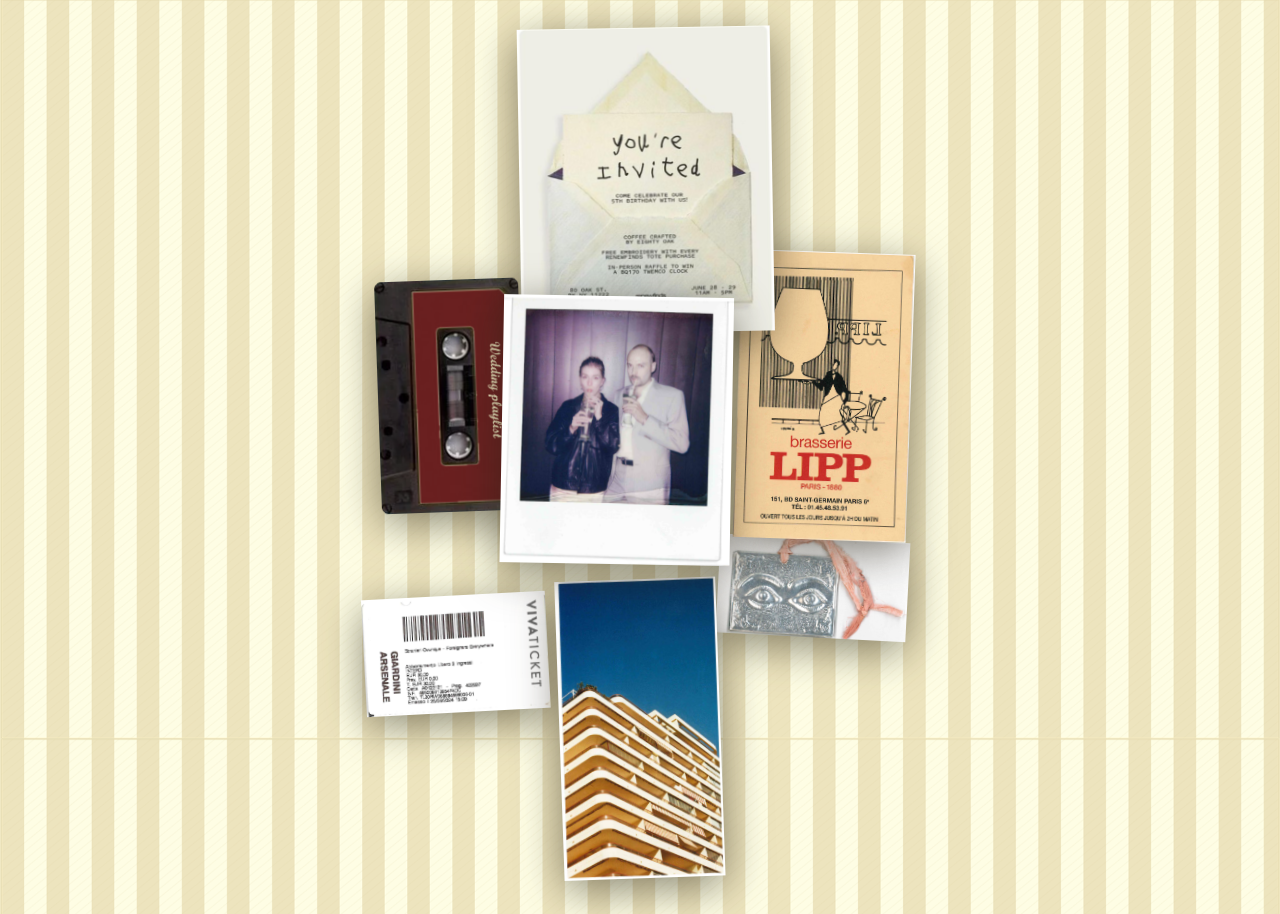
==== index.html @ 3402d901 "Copy edits: proofread info cards, remove kids-note, set title - Fix spelling/grammar across travel, " ====
<!DOCTYPE html>
<html lang="de">
<head>
<meta charset="UTF-8">
<meta name="viewport" content="width=device-width, initial-scale=1.0">
<title>Josi &amp; Philipp — Bryllup</title>
<link rel="preconnect" href="https://fonts.googleapis.com">
<link href="https://fonts.googleapis.com/css2?family=Special+Elite&family=Caveat:wght@500;700&family=Cormorant+Garamond:ital,wght@0,400;0,500;0,600;1,400&display=swap" rel="stylesheet">
<link rel="stylesheet" href="style.css">
</head>
<body>

<main class="board" id="board">

  <!-- Umschlag „you're invited" -> oeffnet das RSVP-Formular als Pop-up -->
  <button class="item item--envelope" style="--x:51%; --y:20%; --rot:-1deg; --z:6;"
          data-open="rsvp" aria-haspopup="dialog">
    <img src="images/envelope.png" alt="Einladung - hier antworten">
  </button>

  <!-- Kassette „wedding playlist" -> Link zur Playlist -->
  <a class="item item--cassette" style="--x:17%; --y:46%; --rot:-2deg; --z:3;"
     href="https://open.spotify.com/playlist/1BfauCCBEuvNoPWJjcM9NI?si=3hm-3K9NQLK1VwX0_M549g&amp;utm_source=copy-link&amp;pi=BdQbbfFJRHais" target="_blank" rel="noopener">
    <img src="images/cassette.png" alt="Zur Hochzeits-Playlist">
  </a>

  <!-- Polaroid -> Wir / Willkommen -->
  <button class="item item--polaroid" style="--x:46%; --y:50%; --rot:1deg; --z:7;"
          data-open="us" aria-haspopup="dialog">
    <img src="images/polaroid.png" alt="Welcome">
  </button>

  <!-- LIPP-Flyer -> Zeremonie & Dinner -->
  <button class="item item--lipp" style="--x:82%; --y:46%; --rot:2deg; --z:4;"
          data-open="ceremony" aria-haspopup="dialog">
    <img src="images/lipp.png" alt="Zeremonie und Dinner">
  </button>

  <!-- Gebaeude -> Unterkuenfte -->
  <button class="item item--building" style="--x:50%; --y:86%; --rot:-2deg; --z:2;"
          data-open="stay" aria-haspopup="dialog">
    <img src="images/building.png" alt="Unterkuenfte">
  </button>

  <!-- Play/Pause -> "Trolltog (March of the Trolls)" von Edvard Grieg -->
  <button class="item item--troll" style="--x:100%; --y:101%; --rot:0deg; --z:5;"
          id="troll-audio-btn" aria-pressed="false" aria-label="Musik abspielen: March of the Trolls">
    <svg class="icon-play" viewBox="0 0 24 24" aria-hidden="true"><path d="M8 5v14l11-7z"/></svg>
    <svg class="icon-pause" viewBox="0 0 24 24" aria-hidden="true" hidden><path d="M6 5h4v14H6zM14 5h4v14h-4z"/></svg>
  </button>
  <audio id="troll-audio" src="audio/march-of-the-trolls.mp3" preload="none"></audio>

  <!-- Silber-Dose -> Gifts & Presents -->
  <button class="item item--eyes" style="--x:80%; --y:69%; --rot:3deg; --z:1;"
          data-open="afterparty" aria-haspopup="dialog">
    <img src="images/eyes.png" alt="Gifts & Presents">
  </button>

  <!-- Ticket -> Anreise -->
  <button class="item item--ticket" style="--x:18%; --y:77%; --rot:-3deg; --z:1;"
          data-open="travel" aria-haspopup="dialog">
    <img src="images/ticket.png" alt="Directions">
  </button>

</main>

<!-- ---------- INFO-MODAL (olivgruen, halbtransparent) ---------- -->
<div class="modal-overlay" id="info-overlay" hidden>
  <div class="modal-panel modal-panel--info" role="dialog" aria-modal="true">
    <button class="modal-close" data-close aria-label="Schliessen">&times;</button>
    <span class="modal-stamp" id="info-stamp"></span>
    <div class="modal-body" id="info-body"></div>
  </div>
</div>

<!-- ---------- RSVP-MODAL (Pop-up nach Klick auf den Umschlag) ---------- -->
<div class="modal-overlay" id="rsvp-overlay" hidden>
  <div class="modal-panel modal-panel--rsvp" role="dialog" aria-modal="true" aria-label="RSVP form">
    <button class="modal-close" data-close aria-label="Close">&times;</button>
    <form class="postcard" id="rsvp-form">
      <div class="postcard-header">
        <span class="postcard-title">RSVP</span>
        <span class="postcard-stamp">&#9993;</span>
      </div>

      <fieldset class="attend-toggle">
        <legend>Will you be joining us?</legend>
        <label class="radio-pill">
          <input type="radio" name="attending" value="yes" checked required>
          <span>Yes, I will come!</span>
        </label>
        <label class="radio-pill">
          <input type="radio" name="attending" value="no">
          <span>Unfortunately, I can't make it</span>
        </label>
      </fieldset>

      <div class="field-grid">
        <label class="field">
          <span>First name</span>
          <input type="text" name="firstName" required placeholder="First name">
        </label>
        <label class="field">
          <span>Surname</span>
          <input type="text" name="lastName" required placeholder="Surname">
        </label>
        <label class="field field-wide">
          <span>Email address</span>
          <input type="email" name="email" required placeholder="you@example.com">
        </label>
      </div>

      <div class="field-grid" id="rsvp-details">
        <label class="field">
          <span>Dietary preference</span>
          <select name="food" required>
            <option value="" disabled selected>Choose one</option>
            <option value="everything">I eat everything</option>
            <option value="vegetarian">Vegetarian</option>
            <option value="vegan">Vegan</option>
          </select>
        </label>
        <label class="field">
          <span>Allergies / notes</span>
          <input type="text" name="foodNotes" placeholder="optional">
        </label>
        <fieldset class="attend-toggle field-wide">
          <legend>I will join for the:</legend>
          <label class="radio-pill">
            <input type="checkbox" name="events" value="rehearsal-dinner">
            <span>Rehearsal Dinner (02.07.)</span>
          </label>
          <label class="radio-pill">
            <input type="checkbox" name="events" value="wedding-dinner">
            <span>Wedding Dinner (03.07.)</span>
          </label>
          <label class="radio-pill">
            <input type="checkbox" name="events" value="sunday-picnic">
            <span>Sunday Picnic (04.07.)</span>
          </label>
        </fieldset>

        <fieldset class="attend-toggle field-wide">
          <legend>I will bring a car:</legend>
          <label class="radio-pill">
            <input type="radio" name="car" value="yes">
            <span>Yes</span>
          </label>
          <label class="radio-pill">
            <input type="radio" name="car" value="no">
            <span>No</span>
          </label>
        </fieldset>
      </div>

      <label class="field">
        <span>Message to us</span>
        <textarea name="message" rows="3" placeholder="Anything else you'd like to tell us?"></textarea>
      </label>

      <button type="submit" class="postcard-submit">Send RSVP</button>
      <p class="form-status" id="form-status" role="status"></p>
    </form>
  </div>
</div>

<!-- Inhalte fuer die Info-Modals -->
<template id="content-us">
  <h3>Hello there :)</h3>
  <p>You will find all the information around the wedding on this website - just click on the cards.</p>
  <p style="margin-top:.6em;">More information will follow.</p>
  <p style="margin-top:.6em;">And make sure to fill out the RSVP.</p>
</template>
<template id="content-travel">
  <h3>How to get there</h3>

  <h3>By train</h3>
  <p>Røros has a train station - you can reach it from <a class="pill-link" href="https://maps.app.goo.gl/bZhLhcpCuGEvcPis5" target="_blank" rel="noopener">Oslo train station <svg class="icon-arrow" viewBox="0 0 24 24" aria-hidden="true" focusable="false"><path d="M7 17L17 7M9 7h8v8" fill="none" stroke="currentColor" stroke-width="2.4" stroke-linecap="round" stroke-linejoin="round"/></svg></a> or <a class="pill-link" href="https://maps.app.goo.gl/tkhj47NVG5HbTFRn8" target="_blank" rel="noopener">Oslo airport (Gardermoen) <svg class="icon-arrow" viewBox="0 0 24 24" aria-hidden="true" focusable="false"><path d="M7 17L17 7M9 7h8v8" fill="none" stroke="currentColor" stroke-width="2.4" stroke-linecap="round" stroke-linejoin="round"/></svg></a>.</p>
  <p style="margin-top:.6em;">For people traveling from Dresden, Berlin or Hamburg, there is a daily <a class="pill-link" href="https://www.snalltaget.se/de/zug-nach-oslo?gad_source=1&amp;gad_campaignid=15389243990&amp;gclid=CjwKCAjwiL7VBhA-EiwAhZi9ENWJPPvnT0s3mH-bt6wTfJD-Q-hczcBGT3C2BLc07eL9yTljftvKeRoCkE4QAvD_BwE" target="_blank" rel="noopener">night train <svg class="icon-arrow" viewBox="0 0 24 24" aria-hidden="true" focusable="false"><path d="M7 17L17 7M9 7h8v8" fill="none" stroke="currentColor" stroke-width="2.4" stroke-linecap="round" stroke-linejoin="round"/></svg></a> to Göteborg with a scheduled connection to Oslo.</p>

  <h3>By plane</h3>
  <p>Røros has an airport - you can reach it from Oslo airport. DAT has up to two connections per day: <a class="pill-link" href="https://book.dat.dk/" target="_blank" rel="noopener">book.dat.dk <svg class="icon-arrow" viewBox="0 0 24 24" aria-hidden="true" focusable="false"><path d="M7 17L17 7M9 7h8v8" fill="none" stroke="currentColor" stroke-width="2.4" stroke-linecap="round" stroke-linejoin="round"/></svg></a> (not yet available for July) - around 40-50€</p>
  <p style="margin-top:.6em;">or fly to Trondheim and then take the <a class="pill-link" href="https://maps.app.goo.gl/zGrzTHEcDqHCahzZA" target="_blank" rel="noopener">bus/train <svg class="icon-arrow" viewBox="0 0 24 24" aria-hidden="true" focusable="false"><path d="M7 17L17 7M9 7h8v8" fill="none" stroke="currentColor" stroke-width="2.4" stroke-linecap="round" stroke-linejoin="round"/></svg></a> - we have never tried this option though</p>

  <h3>By car from Germany</h3>
  <p>In the past, we took the car and the ferry from Hirtshals to Kristiansand - very beautiful - reach out if you need a place to sleep on the way, e.g. in Oslo.</p>
  <p class="small">Other options: Ferry from Kiel or the Øresund bridge.</p>
</template>
<template id="content-ceremony">
  <h3>02.07.2027</h3>
  <div class="schedule-item">
    <p class="event-time">18:00 - Rehearsal Dinner</p>
    <p class="event-location">Location: TBD - Røros</p>
  </div>

  <h3>03.07.2027</h3>
  <div class="schedule-item">
    <p class="event-time">13:00 - Wedding</p>
    <p class="event-location">Location: <a class="pill-link" href="https://www.google.com/maps/place/Kirche+von+R%C3%B8ros/@62.5773112,11.3877784,291m/data=!3m2!1e3!4b1!4m6!3m5!1s0x466c64dd68ec4e9f:0xadd73865b478598!8m2!3d62.5773112!4d11.3877784!16s%2Fm%2F0gg9wrt?entry=ttu&amp;g_ep=EgoyMDI2MDkxNi4wIKXMDSoASAFQAw%3D%3D" target="_blank" rel="noopener">Kjerkgata 39, 7374 Røros, Norwegen <svg class="icon-arrow" viewBox="0 0 24 24" aria-hidden="true" focusable="false"><path d="M7 17L17 7M9 7h8v8" fill="none" stroke="currentColor" stroke-width="2.4" stroke-linecap="round" stroke-linejoin="round"/></svg></a></p>
    <p class="small">Shuttles will be provided if you don't have a car.</p>
  </div>

  <div class="schedule-item">
    <p class="event-time">16:00 - Dinner &amp; Party</p>
    <p class="event-location">Location: <a class="pill-link" href="https://maps.app.goo.gl/pq7tRZ9vjoYTMdp97" target="_blank" rel="noopener">Skjevdalen <svg class="icon-arrow" viewBox="0 0 24 24" aria-hidden="true" focusable="false"><path d="M7 17L17 7M9 7h8v8" fill="none" stroke="currentColor" stroke-width="2.4" stroke-linecap="round" stroke-linejoin="round"/></svg></a></p>
    <p class="small">Several shuttles will be provided to accommodations - around 30 spots available at the venue in shared rooms.</p>
  </div>

  <h3>04.07.2027</h3>
  <div class="schedule-item">
    <p class="event-time">13:00 - Picnic</p>
    <p class="event-location">Location: <a class="pill-link" href="https://maps.app.goo.gl/a4jyg9QZnLjwHY218" target="_blank" rel="noopener">Åslia <svg class="icon-arrow" viewBox="0 0 24 24" aria-hidden="true" focusable="false"><path d="M7 17L17 7M9 7h8v8" fill="none" stroke="currentColor" stroke-width="2.4" stroke-linecap="round" stroke-linejoin="round"/></svg></a></p>
  </div>

  <p class="event-location" style="margin-top:1.3em;">All locations in one map:<br><a class="pill-link" href="https://www.google.com/maps/d/u/0/edit?mid=1gJ29C2fopfUNNOS9-3gITzQrvzaF4TE&amp;usp=sharing" target="_blank" rel="noopener">Open map <svg class="icon-arrow" viewBox="0 0 24 24" aria-hidden="true" focusable="false"><path d="M7 17L17 7M9 7h8v8" fill="none" stroke="currentColor" stroke-width="2.4" stroke-linecap="round" stroke-linejoin="round"/></svg></a></p>
</template>
<template id="content-stay">
  <h3>At the venue - Skjevdalen</h3>
  <ul>
    <li>There are 30 spots in shared rooms - please reach out if you are interested.</li>
    <li>You can also camp or park your van there.</li>
  </ul>

  <h3>Huts</h3>
  <p>There are several huts in the area. We recommend coordinating and booking them in groups. You can find them on <a class="pill-link" href="https://www.airbnb.de/s/Roros--R%C3%B8ros--Norwegen/homes?refinement_paths%5B%5D=%2Fhomes&amp;place_id=ChIJO4MWCt1kbEYRqx0BCZWD67E&amp;location_bb=QnpM5EE2K7hCekogQTYgqw%3D%3D&amp;acp_id=t-g-ChIJO4MWCt1kbEYRqx0BCZWD67E&amp;date_picker_type=calendar&amp;checkin=2027-07-01&amp;checkout=2027-07-05&amp;search_type=autocomplete_click" target="_blank" rel="noopener">AirBnB <svg class="icon-arrow" viewBox="0 0 24 24" aria-hidden="true" focusable="false"><path d="M7 17L17 7M9 7h8v8" fill="none" stroke="currentColor" stroke-width="2.4" stroke-linecap="round" stroke-linejoin="round"/></svg></a> or on the Norwegian site <a class="pill-link" href="https://www.finn.no/reise/feriehus-hytteutleie/resultat/?lat_sw=62.10268&amp;lng_sw=10.599694&amp;lat_ne=62.721755&amp;lng_ne=12.342798&amp;nrFUSAds=2&amp;country=Norge&amp;city=R%C3%B8ros&amp;no_of_bedrooms_from=0&amp;no_of_beds_from=0&amp;booking_from=2027-07-01&amp;booking_to=2027-07-05" target="_blank" rel="noopener">Finn.no <svg class="icon-arrow" viewBox="0 0 24 24" aria-hidden="true" focusable="false"><path d="M7 17L17 7M9 7h8v8" fill="none" stroke="currentColor" stroke-width="2.4" stroke-linecap="round" stroke-linejoin="round"/></svg></a>.</p>

  <h3>Hotels</h3>
  <p>Most hotels are located directly in <a class="pill-link" href="https://www.booking.com/searchresults.de.html?ss=R%C3%B8ros&amp;ssne=R%C3%B8ros&amp;ssne_untouched=R%C3%B8ros&amp;efdco=1&amp;label=roros-v_uaFP7gs8oSq75_Vb1dFAS438072720361%3Apl%3Ata%3Ap1%3Ap2%3Aac%3Aap%3Aneg%3Afi%3Atikwd-350717157323%3Alp9043095%3Ali%3Adec%3Adm%3Appccp%3DUmFuZG9tSVYkc2RlIyh9YcLgEXIAJSu2xZLVMoesqNk&amp;aid=1610679&amp;lang=de&amp;sb=1&amp;src_elem=sb&amp;src=city&amp;dest_id=-276049&amp;dest_type=city&amp;checkin=2027-07-01&amp;checkout=2027-07-05&amp;group_adults=2&amp;no_rooms=1&amp;group_children=0&amp;sb_lp=1" target="_blank" rel="noopener">Røros <svg class="icon-arrow" viewBox="0 0 24 24" aria-hidden="true" focusable="false"><path d="M7 17L17 7M9 7h8v8" fill="none" stroke="currentColor" stroke-width="2.4" stroke-linecap="round" stroke-linejoin="round"/></svg></a>.</p>
</template>
<template id="content-afterparty">
  <h3>Please just come</h3>
  <p>We know it is a lot to come to Norway for the wedding. This is the best gift already!</p>
  <p style="margin-top:.6em;">If someone needs financial support to afford the trip, please reach out to us and we will find a way.</p>
  <p style="margin-top:.6em;">Anyone who still wants to give something: we'd put it toward that support fund, so everyone can be there.</p>
  <p class="small" style="margin-top:.9em;">PS: we might contact you though to bring some drinks to Norway :)</p>
</template>

<script src="script.js"></script>
</body>
</html>
---- style.css ----
:root{
  --off-yellow: #fefde4;
  --olive: #69830c;
  --olive-dark: #4f6209;
  --maroon: #6d2121;
  --slate: #5f687a;
  --slate-dark: #454d5c;
  --ink: #2c2a1e;
  --radius: 3px;
  --shadow: 0 8px 20px rgba(40,35,20,.28);
}

*{ box-sizing:border-box; }
html,body{ margin:0; width:100%; }
html{
  /* Hintergrund aus der PPTX (gestreiftes Papier) - auf <html>, damit es
     garantiert die volle Viewport-Breite abdeckt (kein background-attachment:fixed,
     das ist auf mobilen Browsern unzuverlaessig) */
  background-color:#f3ecc9;
  background-image:url('images/bg-stripes.png');
  background-size:100% auto;
  background-repeat:repeat-y;
  min-height:100%;
}
body{
  font-family:'Cormorant Garamond', serif;
  color:var(--ink);
  min-height:100vh;
}

/* ---------- BOARD ---------- */
/* Portrait-Flaeche im Seitenverhaeltnis der PPTX (A4), zentriert */
.board{
  position:relative;
  /* moeglichst gross: durch die Hoehe begrenzt (fast volle Viewport-Hoehe),
     sonst durch die Breite. Haelt das A4-Hochformat der Vorlage. */
  width:min(97vw, 64vh);
  aspect-ratio: 6858 / 9906;
  margin:1.5vh auto 5vh;
}

.item{
  position:absolute;
  left:var(--x, 50%);
  top:var(--y, 50%);
  z-index:var(--z, 1);
  transform: translate(-50%,-50%);
  border:none;
  background:none;
  padding:0;
  cursor:pointer;
  line-height:0;
}
/* Rotation UND drop-shadow-Filter bewusst auf demselben Element (img), nicht
   auf Eltern-/Kind-Element aufgeteilt: iOS Safari rendert bei einem
   filter:drop-shadow() auf einem Kind eines rotierten Vorfahren faelschlich
   eine rechteckige Box statt der Bildkontur nachzuzeichnen. */
.item img{
  width:100%;
  height:auto;
  display:block;
  transform: rotate(var(--rot, 0deg));
  filter: drop-shadow(0 10px 22px rgba(40,35,20,.55));
  transition: transform .25s ease, filter .25s ease;
}
.item:hover, .item:focus-visible{
  z-index:20;
  outline:none;
}
.item:hover img, .item:focus-visible img{
  transform: rotate(var(--rot, 0deg)) scale(1.05);
  filter: drop-shadow(0 14px 26px rgba(40,35,20,.45));
}

/* Groessen der einzelnen Objekte (% der Board-Breite) */
.item--envelope { width:44%; }
.item--cassette { width:25%; }
.item--polaroid { width:40%; }
.item--lipp     { width:30%; }
.item--building { width:28%; }
.item--eyes     { width:33%; }
.item--ticket   { width:32%; }
.item--troll{
  width:9%;
  aspect-ratio:1/1;
  border-radius:50%;
  background:var(--slate);
  display:none; /* erstmal ausgeblendet - fuer display:flex zurueck einkommentieren */
  align-items:center; justify-content:center;
  box-shadow:0 8px 16px rgba(40,35,20,.4);
  transition: background .2s, transform .25s ease;
}
.item--troll svg{ width:52%; height:52%; fill:var(--off-yellow); }
.item--troll svg[hidden]{ display:none; }
.item--troll:hover, .item--troll:focus-visible{ background:var(--slate-dark); }
.item--troll.is-playing{ background:var(--slate-dark); }

.item-hint{
  position:absolute;
  left:50%; bottom:-1.4em;
  transform:translateX(-50%);
  font-family:'Caveat', cursive;
  font-size:1rem;
  line-height:1.1;
  white-space:nowrap;
  color:var(--maroon);
  opacity:0;
  transition:opacity .2s;
  pointer-events:none;
}
.item:hover .item-hint, .item:focus-visible .item-hint{ opacity:.9; }

/* Ersetzt den Unicode-Pfeil (&#8599;), der in Caveat/Special Elite fehlt und
   deshalb je nach Geraet (iOS-Systemfont) anders aussieht, durch ein SVG,
   damit die Kontur ueberall identisch ist. */
.icon-arrow{
  width:.85em; height:.85em;
  vertical-align:-.05em;
  margin-left:.15em;
}

/* ---------- MODALS ---------- */
.modal-overlay{
  position:fixed; inset:0;
  background: rgba(30,28,15,.45);
  display:flex; align-items:center; justify-content:center;
  padding:1.2em;
  z-index:100;
}
.modal-overlay[hidden]{ display:none; }

.modal-panel{
  position:relative;
  border-radius:var(--radius);
  box-shadow: 0 20px 48px rgba(0,0,0,.4);
  animation: modal-in .25s cubic-bezier(.6,.1,.3,1);
  max-height:86vh;
  overflow-y:auto;
}
@keyframes modal-in{
  from{ opacity:0; transform: scale(.94); }
  to{ opacity:1; transform: scale(1); }
}

.modal-close{
  position:absolute; top:.5em; right:.6em;
  width:2em; height:2em;
  border:none; border-radius:50%;
  background: rgba(0,0,0,.12);
  color:inherit;
  font-size:1.3rem; line-height:1;
  cursor:pointer;
  z-index:2;
}
.modal-close:hover{ background: rgba(0,0,0,.22); }

/* Info-Modal: olivgruen, halbtransparent, Hintergrund bleibt sichtbar */
.modal-panel--info{
  width:min(92vw, 460px);
  background: rgba(69, 77, 92, 0.88);
  backdrop-filter: blur(3px);
  color: var(--off-yellow);
  padding: 2.2em 1.6em 1.6em;
  display:flex; flex-direction:column; gap:.5em;
}
.modal-panel--info .modal-close{ color:var(--off-yellow); background:rgba(254,253,228,.18); }
.modal-panel--info .modal-close:hover{ background:rgba(254,253,228,.3); }
.modal-stamp{
  align-self:flex-start;
  font-family:'Special Elite', monospace;
  font-size:.65rem;
  letter-spacing:.08em;
  text-transform:uppercase;
  border:1px solid var(--off-yellow);
  border-radius:20px;
  padding:.25em .7em;
  transform:rotate(-3deg);
  margin-bottom:.3em;
}
.modal-body h3{ margin:1.3em 0 .3em; font-size:1.2rem; color:var(--off-yellow); }
.modal-body h3:first-child{ margin-top:.2em; }
.modal-body p{ margin:0; font-size:1rem; line-height:1.4; }
.modal-body p.small{ font-size:.85rem; opacity:.82; }
.modal-body ul{ margin:0; padding-left:1.2em; font-size:1rem; line-height:1.4; }
.modal-body li{ margin:.2em 0; }
.schedule-item{ display:flex; flex-direction:column; gap:.15em; }
.schedule-item + .schedule-item{ margin-top:1.3em; }
.modal-body .event-time{ font-weight:600; font-size:1.05rem; }
.modal-body .event-location{ font-size:.9rem; opacity:.82; }
.pill-link{
  font-family:'Cormorant Garamond', serif;
  font-size:.9rem;
  font-weight:600;
  color:var(--off-yellow);
  text-decoration:none;
  border-bottom:1px solid var(--off-yellow);
}

/* RSVP-Modal: Postkarte */
.modal-panel--rsvp{
  width:min(94vw, 620px);
  background:var(--off-yellow);
  padding: clamp(1.3em, 4vw, 2.2em);
}
.postcard-header{
  display:flex; justify-content:space-between; align-items:baseline;
  border-bottom:1px dashed rgba(0,0,0,.28);
  padding-bottom:.6em; margin-bottom:1.1em;
}
.postcard-title{
  font-family:'Special Elite', monospace;
  font-size:1rem; letter-spacing:.08em; text-transform:uppercase;
  color:var(--slate-dark);
}
.postcard-stamp{
  font-size:1.3rem; color:var(--maroon);
  border:2px dotted var(--maroon); padding:.1em .3em; transform:rotate(6deg);
}
.attend-toggle{
  border:none; padding:0; margin:0 0 1.2em;
  display:flex; gap:.7em; flex-wrap:wrap; align-items:center;
}
.attend-toggle legend{
  font-family:'Caveat', cursive; font-size:1.3rem; color:var(--maroon);
  margin-bottom:.4em; width:100%;
}
.radio-pill{
  display:flex; align-items:center; gap:.4em; font-size:.95rem;
  border:1px solid var(--slate-dark); border-radius:20px; padding:.4em .9em; cursor:pointer;
}
.radio-pill input{ accent-color: var(--olive); }

.field-grid{ display:grid; grid-template-columns:1fr 1fr; gap:.9em 1.1em; margin-bottom:1.2em; }
.field-wide{ grid-column:1 / -1; }
.field{ display:flex; flex-direction:column; gap:.3em; font-size:.85rem; color:var(--slate-dark); }
.field input, .field select, .field textarea{
  font-family:'Cormorant Garamond', serif; font-size:1rem; padding:.5em .6em;
  border:1px solid rgba(0,0,0,.25); border-radius:2px; background:#fffdf2; color:var(--ink);
}
.field textarea{ resize:vertical; }
.field-note{
  font-family:'Caveat', cursive; font-size:1.05rem; color:var(--maroon);
}

.postcard-submit{
  margin-top:1.4em; width:100%; padding:.8em;
  background:var(--olive); color:var(--off-yellow); border:none; border-radius:2px;
  font-family:'Special Elite', monospace; font-size:.9rem; letter-spacing:.05em; cursor:pointer;
  transition: background .2s;
}
.postcard-submit:hover{ background:var(--olive-dark); }
.form-status{
  text-align:center; font-family:'Caveat', cursive; font-size:1.15rem;
  color:var(--slate-dark); min-height:1.5em; margin:.6em 0 0;
}

/* ---------- MOBILE: Collage bleibt (Hochformat passt auf Handys) ---------- */
@media (max-width: 720px){
  .board{
    width:97vw;
    margin:1vh auto 4vh;
  }
  /* Hinweistexte auf dem Handy immer sichtbar, damit klar ist: antippbar */
  .item-hint{ opacity:.9; }
}

@media (prefers-reduced-motion: reduce){
  *{ transition-duration:.01ms !important; animation-duration:.01ms !important; }
}
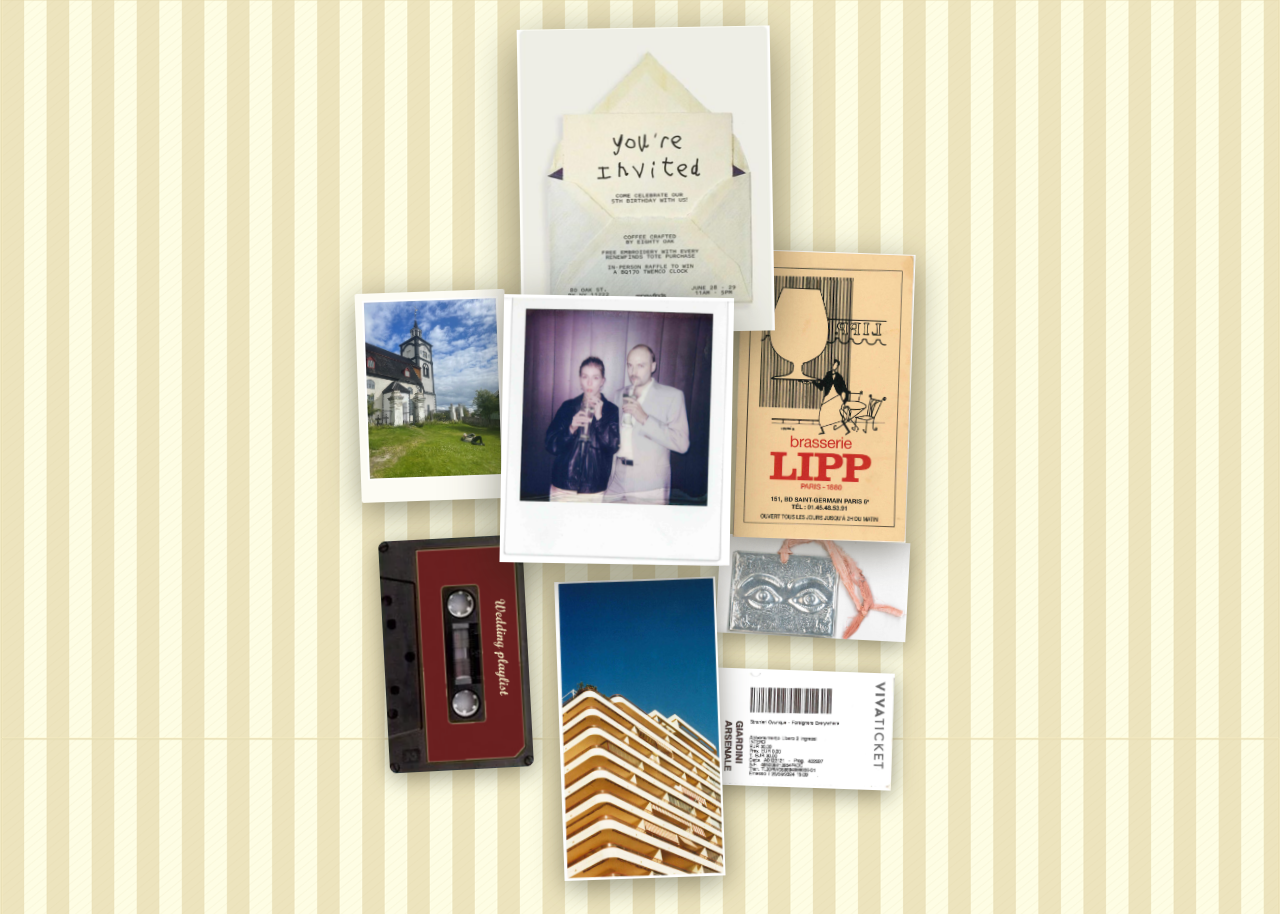
==== commit 855ede4a: "Add "About Røros" card, rearrange board items, deepen shadows Introduces a new photo item opening a " ====
--- a/index.html
+++ b/index.html
@@ -19,7 +19,7 @@
   </button>
 
   <!-- Kassette „wedding playlist" -> Link zur Playlist -->
-  <a class="item item--cassette" style="--x:17%; --y:46%; --rot:-2deg; --z:3;"
+  <a class="item item--cassette" style="--x:18%; --y:77%; --rot:-3deg; --z:1;"
      href="https://open.spotify.com/playlist/1BfauCCBEuvNoPWJjcM9NI?si=3hm-3K9NQLK1VwX0_M549g&amp;utm_source=copy-link&amp;pi=BdQbbfFJRHais" target="_blank" rel="noopener">
     <img src="images/cassette.png" alt="Zur Hochzeits-Playlist">
   </a>
@@ -56,8 +56,14 @@
     <img src="images/eyes.png" alt="Gifts & Presents">
   </button>
 
+  <!-- Foto -> About Røros -->
+  <button class="item item--roros" style="--x:14%; --y:46%; --rot:-2deg; --z:3;"
+          data-open="roros" aria-haspopup="dialog">
+    <img src="images/roros.jpg" alt="About Røros">
+  </button>
+
   <!-- Ticket -> Anreise -->
-  <button class="item item--ticket" style="--x:18%; --y:77%; --rot:-3deg; --z:1;"
+  <button class="item item--ticket" style="--x:78%; --y:86%; --rot:2deg; --z:1;"
           data-open="travel" aria-haspopup="dialog">
     <img src="images/ticket.png" alt="Directions">
   </button>
@@ -234,6 +240,12 @@
   <p style="margin-top:.6em;">Anyone who still wants to give something: we'd put it toward that support fund, so everyone can be there.</p>
   <p class="small" style="margin-top:.9em;">PS: we might contact you though to bring some drinks to Norway :)</p>
 </template>
+<template id="content-roros">
+  <h3>A little mountain town</h3>
+  <p>Røros is a former copper-mining town from the 1600s, and a UNESCO World Heritage site. It consists of many traditional wooden houses and the church (our church) up on the hill (Bergstadens Ziir), which you see on the picture.</p>
+  <p style="margin-top:.6em;">We will have a walk through the old town on Saturday, but it is very lovely to walk around, visit the mining museum (Smelthytta), and the market square with a couple of cafés and shops.</p>
+  <p style="margin-top:.6em;">If you have extra days, the surrounding area is great for hiking, fishing and bathing.</p>
+</template>
 
 <script src="script.js"></script>
 </body>
--- a/style.css
+++ b/style.css
@@ -55,12 +55,14 @@
    auf Eltern-/Kind-Element aufgeteilt: iOS Safari rendert bei einem
    filter:drop-shadow() auf einem Kind eines rotierten Vorfahren faelschlich
    eine rechteckige Box statt der Bildkontur nachzuzeichnen. */
+/* Schattentiefe folgt der Stapelebene (--z): weiter vorn = groesserer,
+   weicherer Schatten. Das gibt der Collage mehr Raeumlichkeit. */
 .item img{
   width:100%;
   height:auto;
   display:block;
   transform: rotate(var(--rot, 0deg));
-  filter: drop-shadow(0 10px 22px rgba(40,35,20,.55));
+  filter: drop-shadow(0 calc(var(--z, 1) * 1.6px + 4px) calc(var(--z, 1) * 2.6px + 9px) rgba(40,35,20,.5));
   transition: transform .25s ease, filter .25s ease;
 }
 .item:hover, .item:focus-visible{
@@ -80,6 +82,15 @@
 .item--building { width:28%; }
 .item--eyes     { width:33%; }
 .item--ticket   { width:32%; }
+.item--roros    { width:26%; }
+
+/* Das Roeros-Foto ist ein echtes Foto ohne eigene Kante - der Polaroid-Rahmen
+   laesst es wie die uebrigen Objekte auf dem Board liegen statt aufgeklebt wirken. */
+.item--roros img{
+  background:#fdfcf4;
+  padding:4.5% 4.5% 15%;
+  border-radius:2px;
+}
 .item--troll{
   width:9%;
   aspect-ratio:1/1;
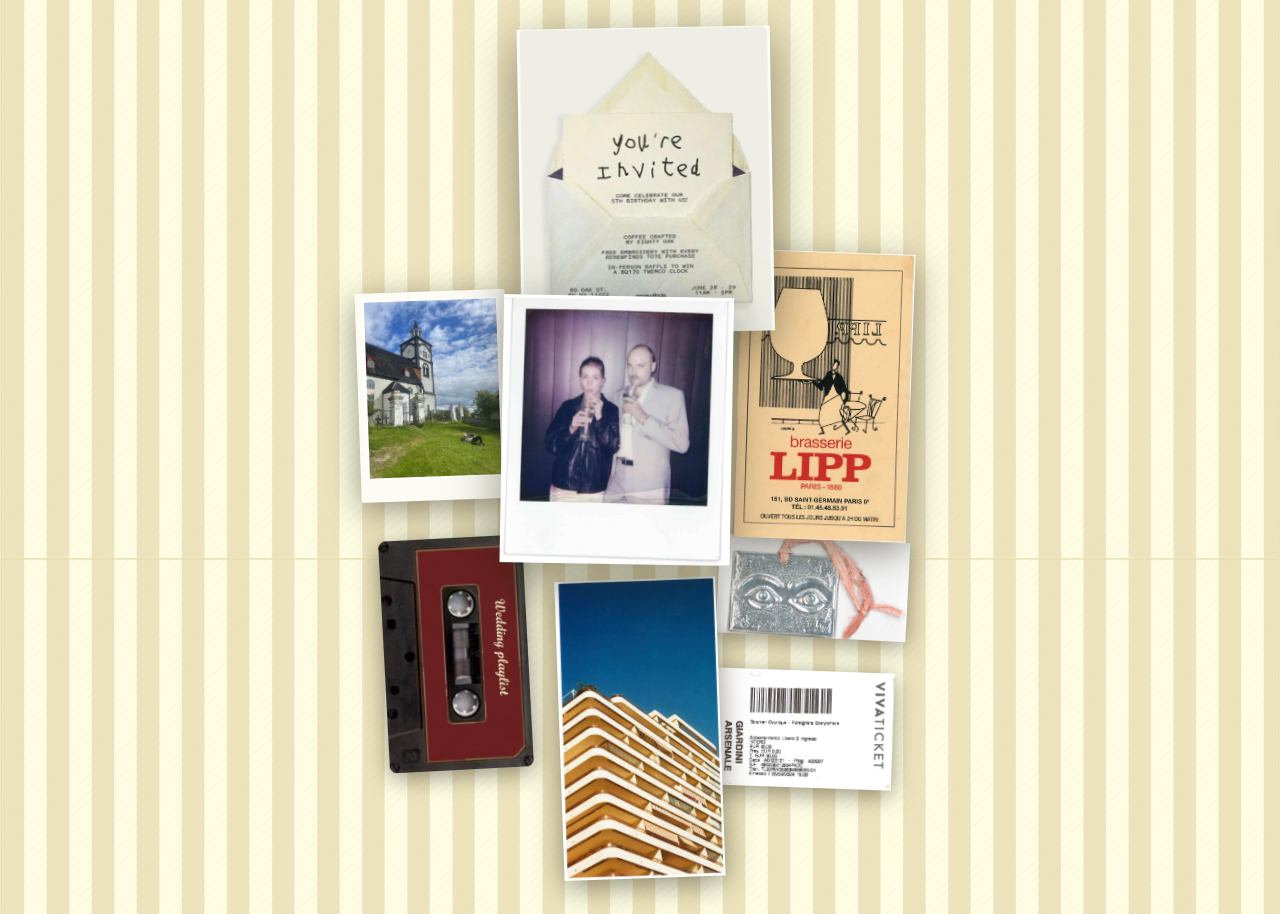
==== commit fb54df2e: "Version the CSS/JS links so deploys are not masked by caching Cloudflare proxies the domain and cach" ====
--- a/index.html
+++ b/index.html
@@ -6,7 +6,9 @@
 <title>Josi &amp; Philipp — Bryllup</title>
 <link rel="preconnect" href="https://fonts.googleapis.com">
 <link href="https://fonts.googleapis.com/css2?family=Special+Elite&family=Caveat:wght@500;700&family=Cormorant+Garamond:ital,wght@0,400;0,500;0,600;1,400&display=swap" rel="stylesheet">
-<link rel="stylesheet" href="style.css">
+<!-- ?v= erhoeht, wenn style.css/script.js sich aendern: Cloudflare und die
+     Browser cachen die Dateien sonst und liefern tagelang die alte Version. -->
+<link rel="stylesheet" href="style.css?v=2">
 </head>
 <body>
 
@@ -173,9 +175,10 @@
 <!-- Inhalte fuer die Info-Modals -->
 <template id="content-us">
   <h3>Hello there :)</h3>
-  <p>You will find all the information around the wedding on this website - just click on the cards.</p>
-  <p style="margin-top:.6em;">More information will follow.</p>
-  <p style="margin-top:.6em;">And make sure to fill out the RSVP.</p>
+  <p>You are invited to our wedding in Norway on the 3rd of July 2027.</p>
+  <p style="margin-top:.6em;">You will find all the information for the wedding on this website - just click on the cards.</p>
+  <p style="margin-top:.6em;">Make sure to fill out the RSVP.</p>
+  <p style="margin-top:.9em;">Best Josi and Philipp</p>
 </template>
 <template id="content-travel">
   <h3>How to get there</h3>
@@ -247,6 +250,6 @@
   <p style="margin-top:.6em;">If you have extra days, the surrounding area is great for hiking, fishing and bathing.</p>
 </template>
 
-<script src="script.js"></script>
+<script src="script.js?v=2"></script>
 </body>
 </html>
--- a/style.css
+++ b/style.css
@@ -13,19 +13,33 @@
 *{ box-sizing:border-box; }
 html,body{ margin:0; width:100%; }
 html{
-  /* Hintergrund aus der PPTX (gestreiftes Papier) - auf <html>, damit es
-     garantiert die volle Viewport-Breite abdeckt (kein background-attachment:fixed,
-     das ist auf mobilen Browsern unzuverlaessig) */
+  /* Grundton der PPTX-Vorlage. Liegt unter der Streifenebene und deckt alles
+     ab, was diese nicht erreicht. */
   background-color:#f3ecc9;
-  background-image:url('images/bg-stripes.png');
-  background-size:100% auto;
-  background-repeat:repeat-y;
   min-height:100%;
 }
 body{
   font-family:'Cormorant Garamond', serif;
   color:var(--ink);
   min-height:100vh;
+}
+/* Gestreiftes Papier als eigene, fixierte Ebene statt als Hintergrund von
+   <html>: mobile Browser ziehen vom propagierten Hintergrund nur die FARBE
+   ueber die Flaechen hinter Statusleiste, Toolbar und Overscroll - das BILD
+   endete an der Element-Box, dort blieben einfarbige Baender. Das Muster ist
+   rein vertikal und ueber die Hoehe gleichfoermig, deshalb faellt position:fixed
+   beim Scrollen nicht auf. Der Ueberstand nach oben/unten deckt den
+   Overscroll-Bereich mit ab. */
+body::before{
+  content:"";
+  position:fixed;
+  left:0; right:0;
+  top:-20vh; bottom:-20vh;
+  background-image:url('images/bg-stripes.png');
+  background-size:100% auto;
+  background-repeat:repeat-y;
+  z-index:-1;
+  pointer-events:none;
 }
 
 /* ---------- BOARD ---------- */
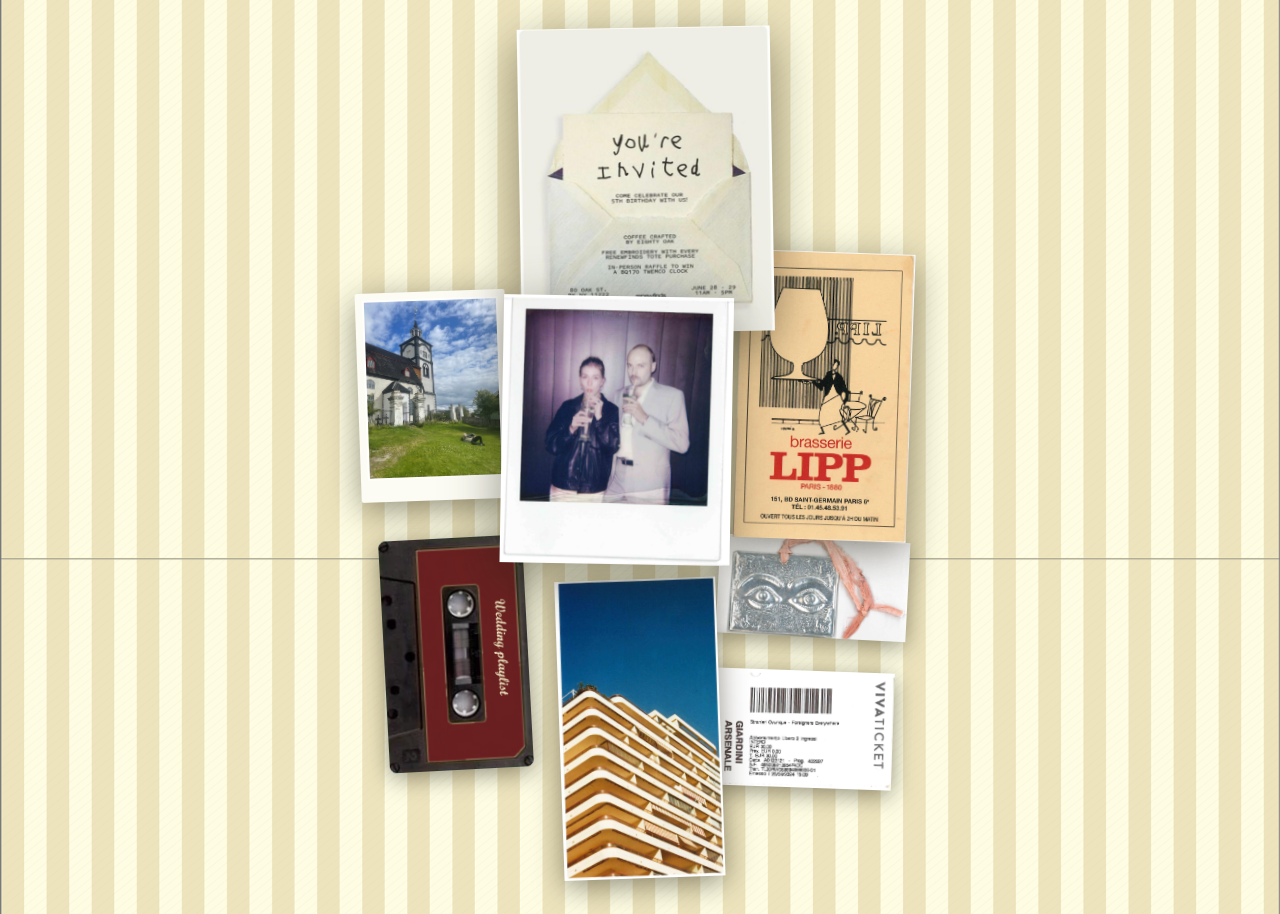
==== commit 7de423ad: "Tint the browser chrome slate instead of paper colour The status bar and toolbar areas cannot carry " ====
--- a/index.html
+++ b/index.html
@@ -2,13 +2,17 @@
 <html lang="de">
 <head>
 <meta charset="UTF-8">
-<meta name="viewport" content="width=device-width, initial-scale=1.0">
+<!-- viewport-fit=cover: ohne das haelt iOS den Seiteninhalt aus den Safe Areas
+     (hinter Statusleiste und Home-Indikator) heraus und faerbt diese Raender
+     selbst einfarbig ein - das Streifenmuster kam dort nie an. -->
+<meta name="viewport" content="width=device-width, initial-scale=1.0, viewport-fit=cover">
+<meta name="theme-color" content="#5f687a">
 <title>Josi &amp; Philipp — Bryllup</title>
 <link rel="preconnect" href="https://fonts.googleapis.com">
 <link href="https://fonts.googleapis.com/css2?family=Special+Elite&family=Caveat:wght@500;700&family=Cormorant+Garamond:ital,wght@0,400;0,500;0,600;1,400&display=swap" rel="stylesheet">
 <!-- ?v= erhoeht, wenn style.css/script.js sich aendern: Cloudflare und die
      Browser cachen die Dateien sonst und liefern tagelang die alte Version. -->
-<link rel="stylesheet" href="style.css?v=2">
+<link rel="stylesheet" href="style.css?v=4">
 </head>
 <body>
 
--- a/style.css
+++ b/style.css
@@ -13,9 +13,11 @@
 *{ box-sizing:border-box; }
 html,body{ margin:0; width:100%; }
 html{
-  /* Grundton der PPTX-Vorlage. Liegt unter der Streifenebene und deckt alles
-     ab, was diese nicht erreicht. */
-  background-color:#f3ecc9;
+  /* Liegt unter der Streifenebene und faerbt alles, was diese nicht erreicht:
+     die Browser-Leisten oben und unten auf dem Handy. Bewusst ein Grauton aus
+     der Palette statt Papierfarbe - so wirken die Raender wie ein Rahmen und
+     nicht wie ein Darstellungsfehler. Alternative: var(--slate-dark). */
+  background-color:var(--slate);
   min-height:100%;
 }
 body{
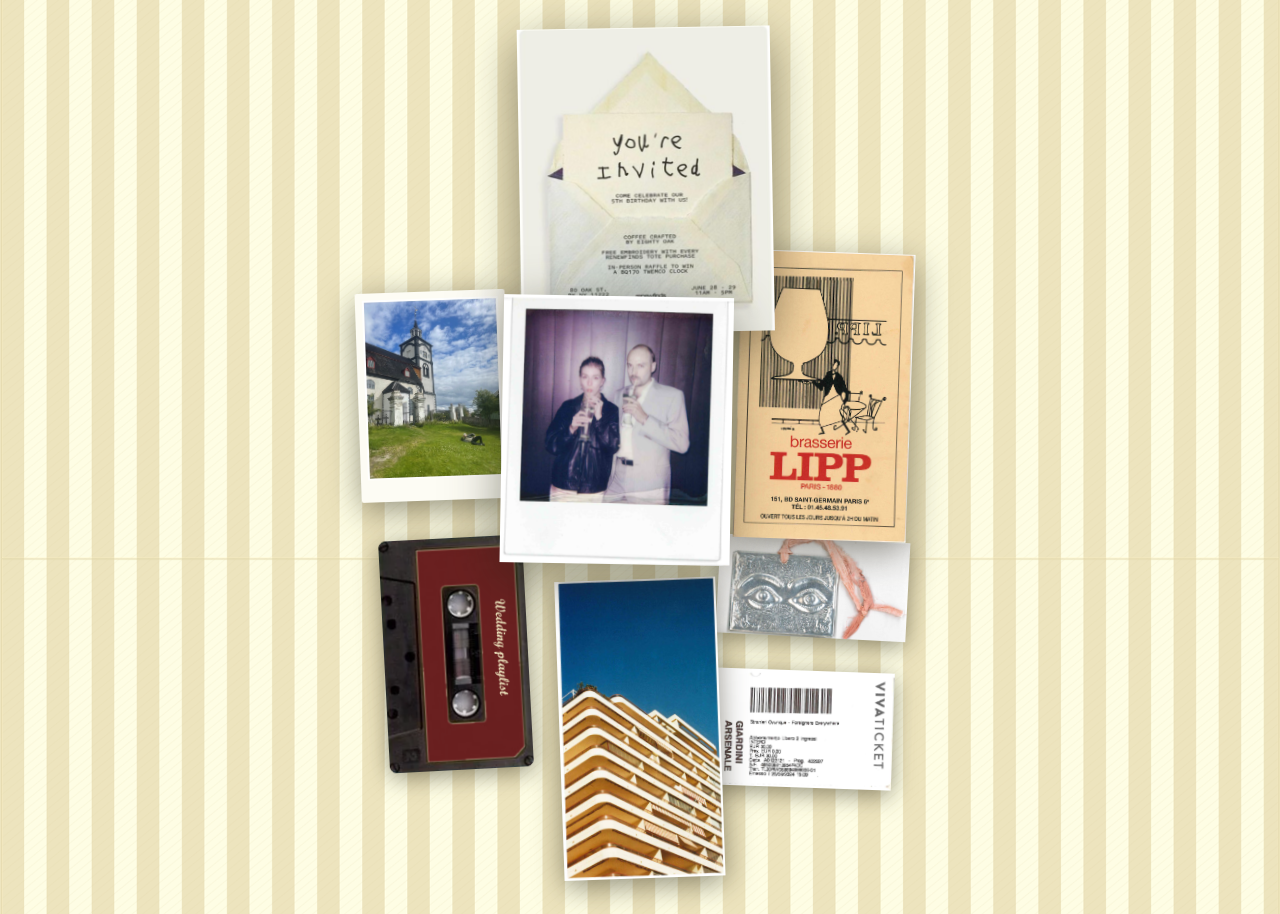
==== commit 656ec750: "Put the stripes back on html alongside the fixed layer Belt and braces: html paints the pattern wher" ====
--- a/index.html
+++ b/index.html
@@ -6,13 +6,13 @@
      (hinter Statusleiste und Home-Indikator) heraus und faerbt diese Raender
      selbst einfarbig ein - das Streifenmuster kam dort nie an. -->
 <meta name="viewport" content="width=device-width, initial-scale=1.0, viewport-fit=cover">
-<meta name="theme-color" content="#5f687a">
+<meta name="theme-color" content="#f3ecc9">
 <title>Josi &amp; Philipp — Bryllup</title>
 <link rel="preconnect" href="https://fonts.googleapis.com">
 <link href="https://fonts.googleapis.com/css2?family=Special+Elite&family=Caveat:wght@500;700&family=Cormorant+Garamond:ital,wght@0,400;0,500;0,600;1,400&display=swap" rel="stylesheet">
 <!-- ?v= erhoeht, wenn style.css/script.js sich aendern: Cloudflare und die
      Browser cachen die Dateien sonst und liefern tagelang die alte Version. -->
-<link rel="stylesheet" href="style.css?v=4">
+<link rel="stylesheet" href="style.css?v=5">
 </head>
 <body>
 
--- a/style.css
+++ b/style.css
@@ -13,11 +13,15 @@
 *{ box-sizing:border-box; }
 html,body{ margin:0; width:100%; }
 html{
-  /* Liegt unter der Streifenebene und faerbt alles, was diese nicht erreicht:
-     die Browser-Leisten oben und unten auf dem Handy. Bewusst ein Grauton aus
-     der Palette statt Papierfarbe - so wirken die Raender wie ein Rahmen und
-     nicht wie ein Darstellungsfehler. Alternative: var(--slate-dark). */
-  background-color:var(--slate);
+  /* Streifen zusaetzlich hier, nicht nur auf der fixierten Ebene in
+     body::before: so ist das Muster auf jeden Fall ueberall dort, wo die Seite
+     selbst zeichnet, und die fixierte Ebene deckt zusaetzlich Safe Areas und
+     Overscroll ab. Beide nutzen dieselbe Breite und Ausrichtung, das Muster ist
+     vertikal gleichfoermig - sie koennen sich also nicht sichtbar versetzen. */
+  background-color:#f3ecc9;
+  background-image:url('images/bg-stripes.png');
+  background-size:100% auto;
+  background-repeat:repeat-y;
   min-height:100%;
 }
 body{
